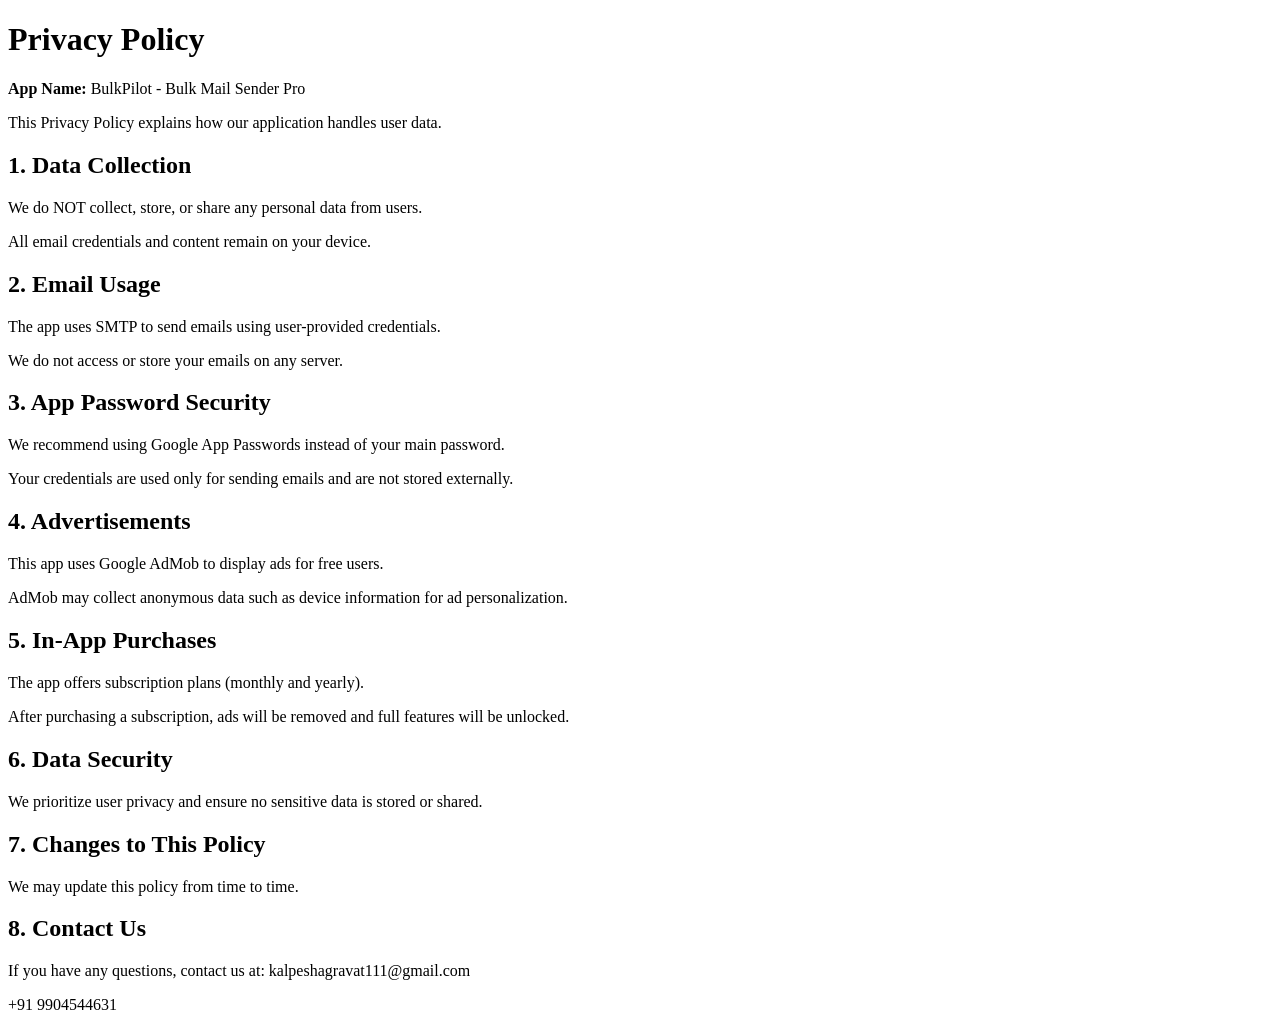
==== privacy-bulkpilot.html @ 514ffbca "Add privacy policy page for BulkPilot app" ====
<!DOCTYPE html>
<html>
<head>
  <title>Privacy Policy - BulkPilot</title>
</head>
<body>
  <h1>Privacy Policy</h1>
  <p><strong>App Name:</strong> BulkPilot - Bulk Mail Sender Pro</p>

  <p>This Privacy Policy explains how our application handles user data.</p>

  <h2>1. Data Collection</h2>
  <p>We do NOT collect, store, or share any personal data from users.</p>
  <p>All email credentials and content remain on your device.</p>

  <h2>2. Email Usage</h2>
  <p>The app uses SMTP to send emails using user-provided credentials.</p>
  <p>We do not access or store your emails on any server.</p>

  <h2>3. App Password Security</h2>
  <p>We recommend using Google App Passwords instead of your main password.</p>
  <p>Your credentials are used only for sending emails and are not stored externally.</p>

  <h2>4. Advertisements</h2>
  <p>This app uses Google AdMob to display ads for free users.</p>
  <p>AdMob may collect anonymous data such as device information for ad personalization.</p>

  <h2>5. In-App Purchases</h2>
  <p>The app offers subscription plans (monthly and yearly).</p>
  <p>After purchasing a subscription, ads will be removed and full features will be unlocked.</p>

  <h2>6. Data Security</h2>
  <p>We prioritize user privacy and ensure no sensitive data is stored or shared.</p>

  <h2>7. Changes to This Policy</h2>
  <p>We may update this policy from time to time.</p>

  <h2>8. Contact Us</h2>
  <p>If you have any questions, contact us at: kalpeshagravat111@gmail.com</p>
  <p>+91 9904544631</p>

</body>
</html>
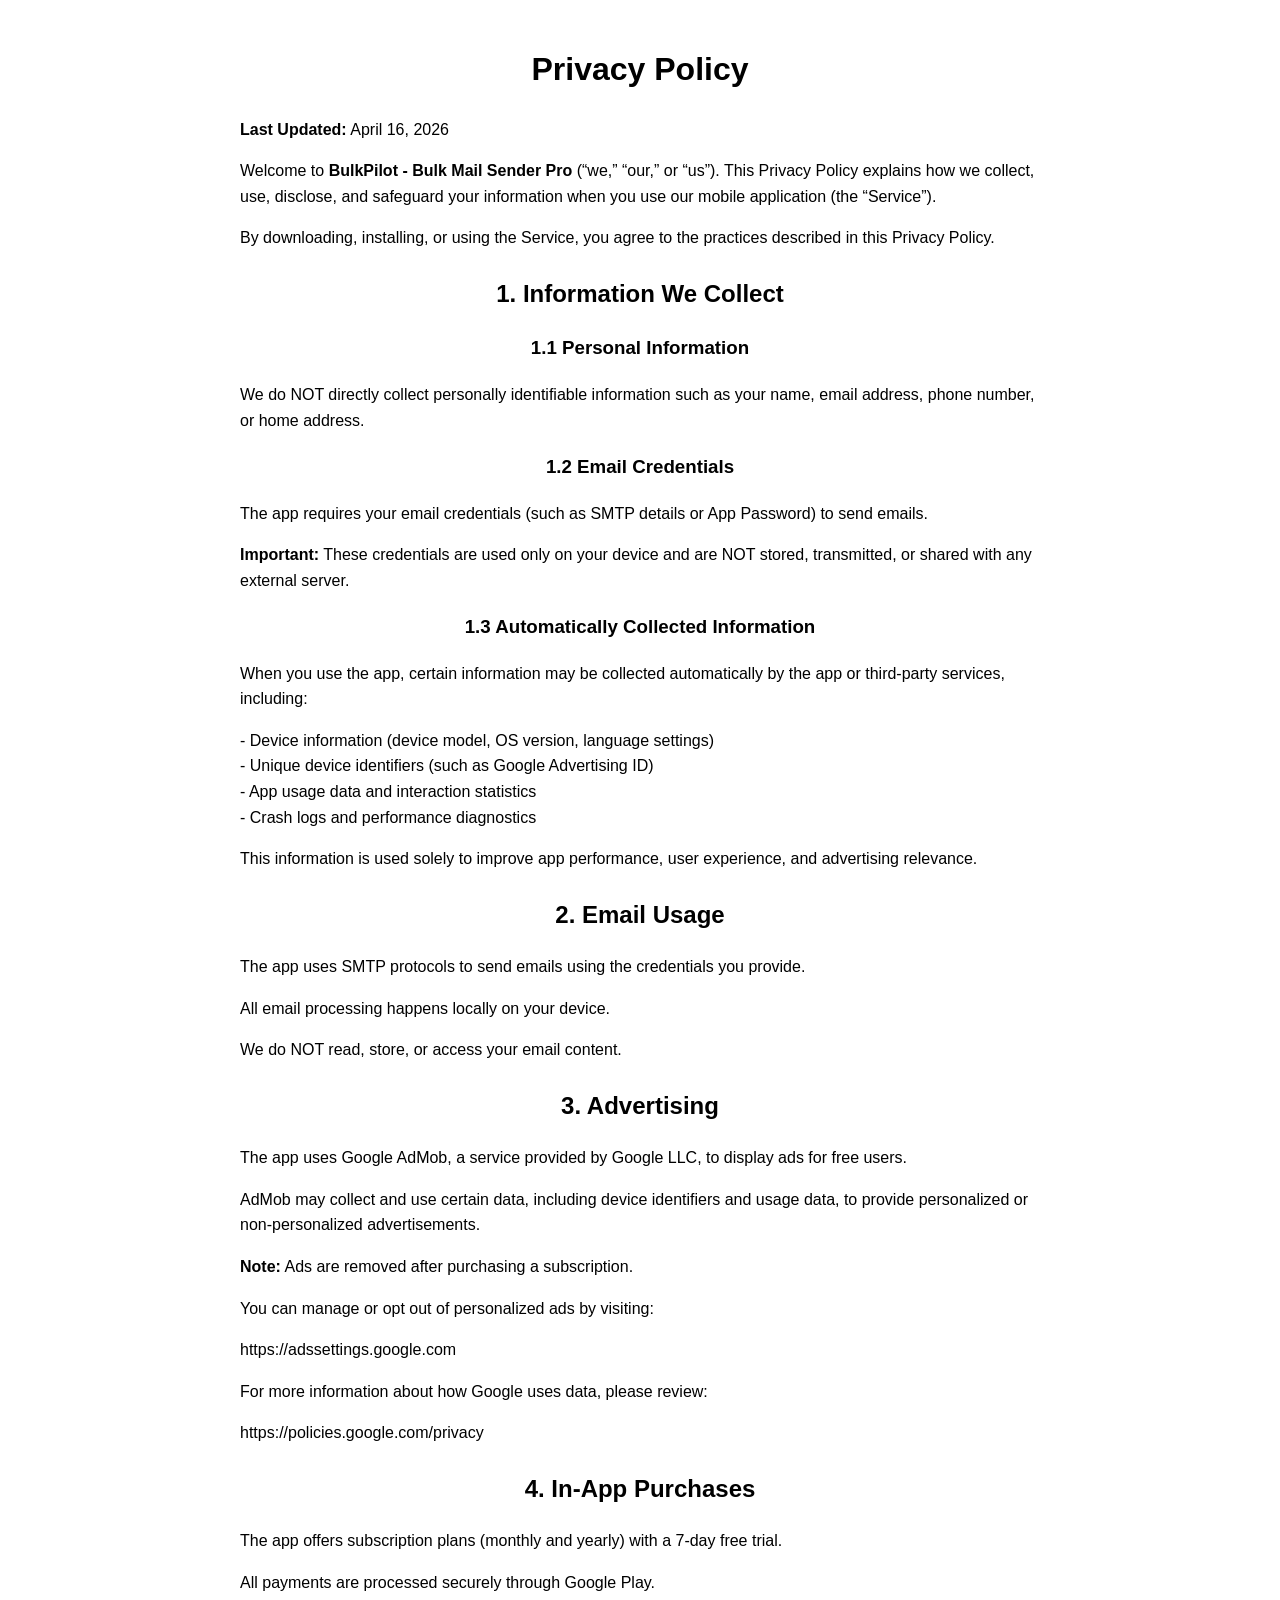
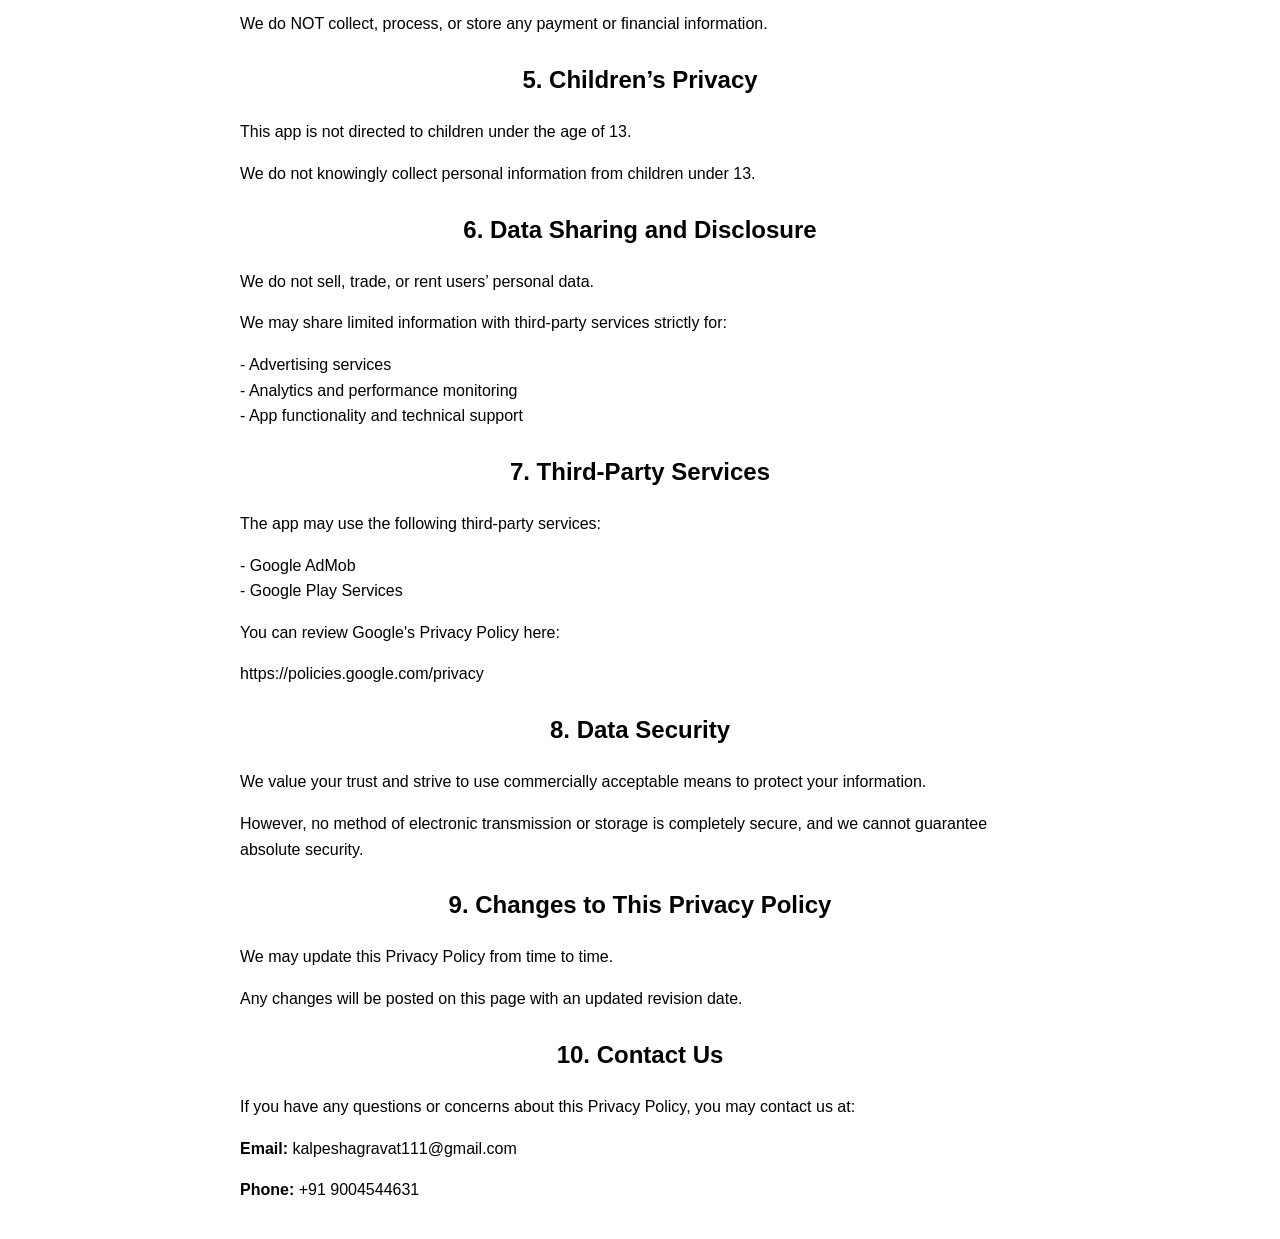
==== commit 4d8f2ec1: "Revise privacy policy with updated information Updated the privacy policy to include new sections on" ====
--- a/privacy-bulkpilot.html
+++ b/privacy-bulkpilot.html
@@ -2,42 +2,118 @@
 <html>
 <head>
   <title>Privacy Policy - BulkPilot</title>
+  <style>
+    body {
+      max-width: 800px;
+      margin: auto;
+      font-family: Arial, sans-serif;
+      line-height: 1.6;
+      padding: 20px;
+      text-align: center;
+    }
+    h1, h2 {
+      margin-top: 24px;
+    }
+    p {
+      text-align: left;
+    }
+  </style>
 </head>
+
 <body>
-  <h1>Privacy Policy</h1>
-  <p><strong>App Name:</strong> BulkPilot - Bulk Mail Sender Pro</p>
 
-  <p>This Privacy Policy explains how our application handles user data.</p>
+<h1>Privacy Policy</h1>
+<p><strong>Last Updated:</strong> April 16, 2026</p>
 
-  <h2>1. Data Collection</h2>
-  <p>We do NOT collect, store, or share any personal data from users.</p>
-  <p>All email credentials and content remain on your device.</p>
+<p>Welcome to <strong>BulkPilot - Bulk Mail Sender Pro</strong> (“we,” “our,” or “us”). This Privacy Policy explains how we collect, use, disclose, and safeguard your information when you use our mobile application (the “Service”).</p>
 
-  <h2>2. Email Usage</h2>
-  <p>The app uses SMTP to send emails using user-provided credentials.</p>
-  <p>We do not access or store your emails on any server.</p>
+<p>By downloading, installing, or using the Service, you agree to the practices described in this Privacy Policy.</p>
 
-  <h2>3. App Password Security</h2>
-  <p>We recommend using Google App Passwords instead of your main password.</p>
-  <p>Your credentials are used only for sending emails and are not stored externally.</p>
+<h2>1. Information We Collect</h2>
 
-  <h2>4. Advertisements</h2>
-  <p>This app uses Google AdMob to display ads for free users.</p>
-  <p>AdMob may collect anonymous data such as device information for ad personalization.</p>
+<h3>1.1 Personal Information</h3>
+<p>We do NOT directly collect personally identifiable information such as your name, email address, phone number, or home address.</p>
 
-  <h2>5. In-App Purchases</h2>
-  <p>The app offers subscription plans (monthly and yearly).</p>
-  <p>After purchasing a subscription, ads will be removed and full features will be unlocked.</p>
+<h3>1.2 Email Credentials</h3>
+<p>The app requires your email credentials (such as SMTP details or App Password) to send emails.</p>
+<p><strong>Important:</strong> These credentials are used only on your device and are NOT stored, transmitted, or shared with any external server.</p>
 
-  <h2>6. Data Security</h2>
-  <p>We prioritize user privacy and ensure no sensitive data is stored or shared.</p>
+<h3>1.3 Automatically Collected Information</h3>
+<p>When you use the app, certain information may be collected automatically by the app or third-party services, including:</p>
 
-  <h2>7. Changes to This Policy</h2>
-  <p>We may update this policy from time to time.</p>
+<p>
+- Device information (device model, OS version, language settings)<br>
+- Unique device identifiers (such as Google Advertising ID)<br>
+- App usage data and interaction statistics<br>
+- Crash logs and performance diagnostics
+</p>
 
-  <h2>8. Contact Us</h2>
-  <p>If you have any questions, contact us at: kalpeshagravat111@gmail.com</p>
-  <p>+91 9904544631</p>
+<p>This information is used solely to improve app performance, user experience, and advertising relevance.</p>
+
+<h2>2. Email Usage</h2>
+<p>The app uses SMTP protocols to send emails using the credentials you provide.</p>
+<p>All email processing happens locally on your device.</p>
+<p>We do NOT read, store, or access your email content.</p>
+
+<h2>3. Advertising</h2>
+<p>The app uses Google AdMob, a service provided by Google LLC, to display ads for free users.</p>
+
+<p>AdMob may collect and use certain data, including device identifiers and usage data, to provide personalized or non-personalized advertisements.</p>
+
+<p><strong>Note:</strong> Ads are removed after purchasing a subscription.</p>
+
+<p>You can manage or opt out of personalized ads by visiting:</p>
+<p>https://adssettings.google.com</p>
+
+<p>For more information about how Google uses data, please review:</p>
+<p>https://policies.google.com/privacy</p>
+
+<h2>4. In-App Purchases</h2>
+<p>The app offers subscription plans (monthly and yearly) with a 7-day free trial.</p>
+
+<p>All payments are processed securely through Google Play.</p>
+<p>We do NOT collect, process, or store any payment or financial information.</p>
+
+<h2>5. Children’s Privacy</h2>
+<p>This app is not directed to children under the age of 13.</p>
+
+<p>We do not knowingly collect personal information from children under 13.</p>
+
+<h2>6. Data Sharing and Disclosure</h2>
+<p>We do not sell, trade, or rent users’ personal data.</p>
+
+<p>We may share limited information with third-party services strictly for:</p>
+
+<p>
+- Advertising services<br>
+- Analytics and performance monitoring<br>
+- App functionality and technical support
+</p>
+
+<h2>7. Third-Party Services</h2>
+<p>The app may use the following third-party services:</p>
+
+<p>
+- Google AdMob<br>
+- Google Play Services
+</p>
+
+<p>You can review Google's Privacy Policy here:</p>
+<p>https://policies.google.com/privacy</p>
+
+<h2>8. Data Security</h2>
+<p>We value your trust and strive to use commercially acceptable means to protect your information.</p>
+<p>However, no method of electronic transmission or storage is completely secure, and we cannot guarantee absolute security.</p>
+
+<h2>9. Changes to This Privacy Policy</h2>
+<p>We may update this Privacy Policy from time to time.</p>
+<p>Any changes will be posted on this page with an updated revision date.</p>
+
+<h2>10. Contact Us</h2>
+<p>If you have any questions or concerns about this Privacy Policy, you may contact us at:</p>
+
+<p><strong>Email:</strong> kalpeshagravat111@gmail.com</p>
+  <p><strong>Phone:</strong> +91 9004544631</p>
 
 </body>
 </html>
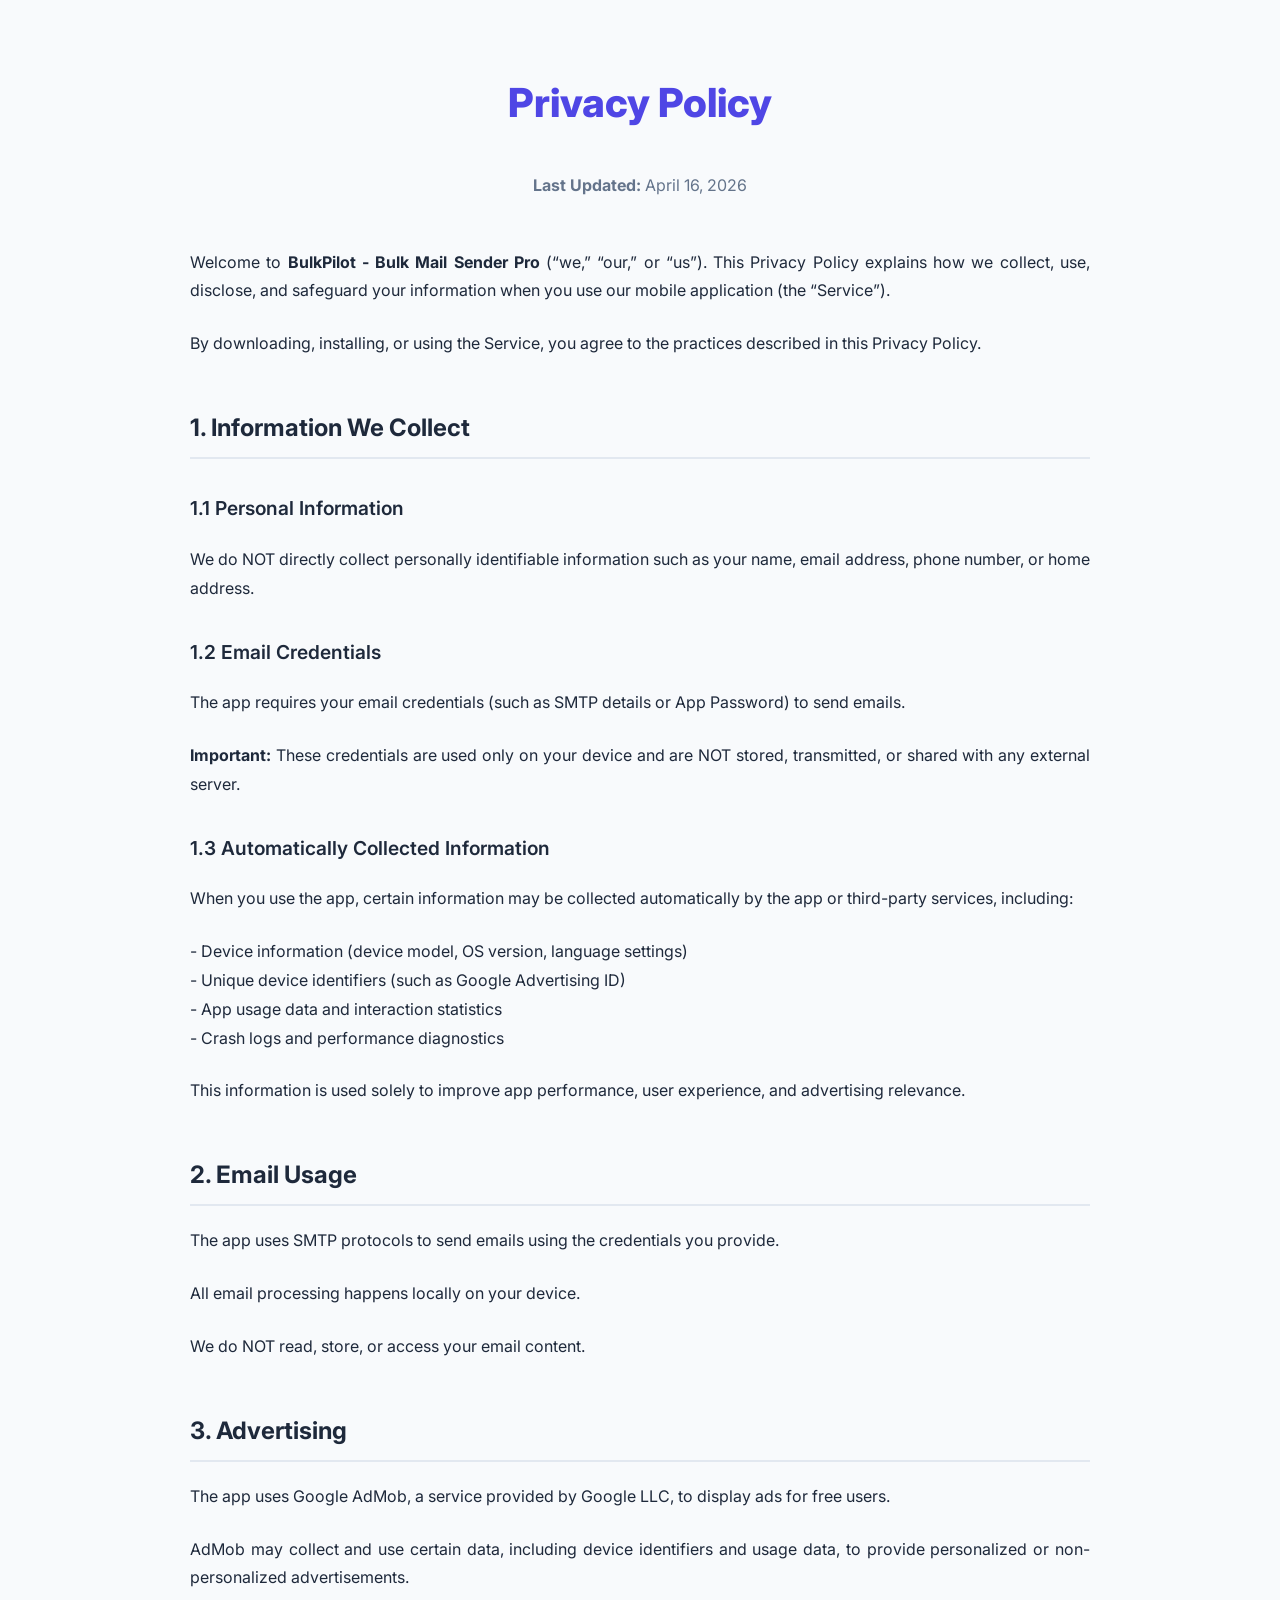
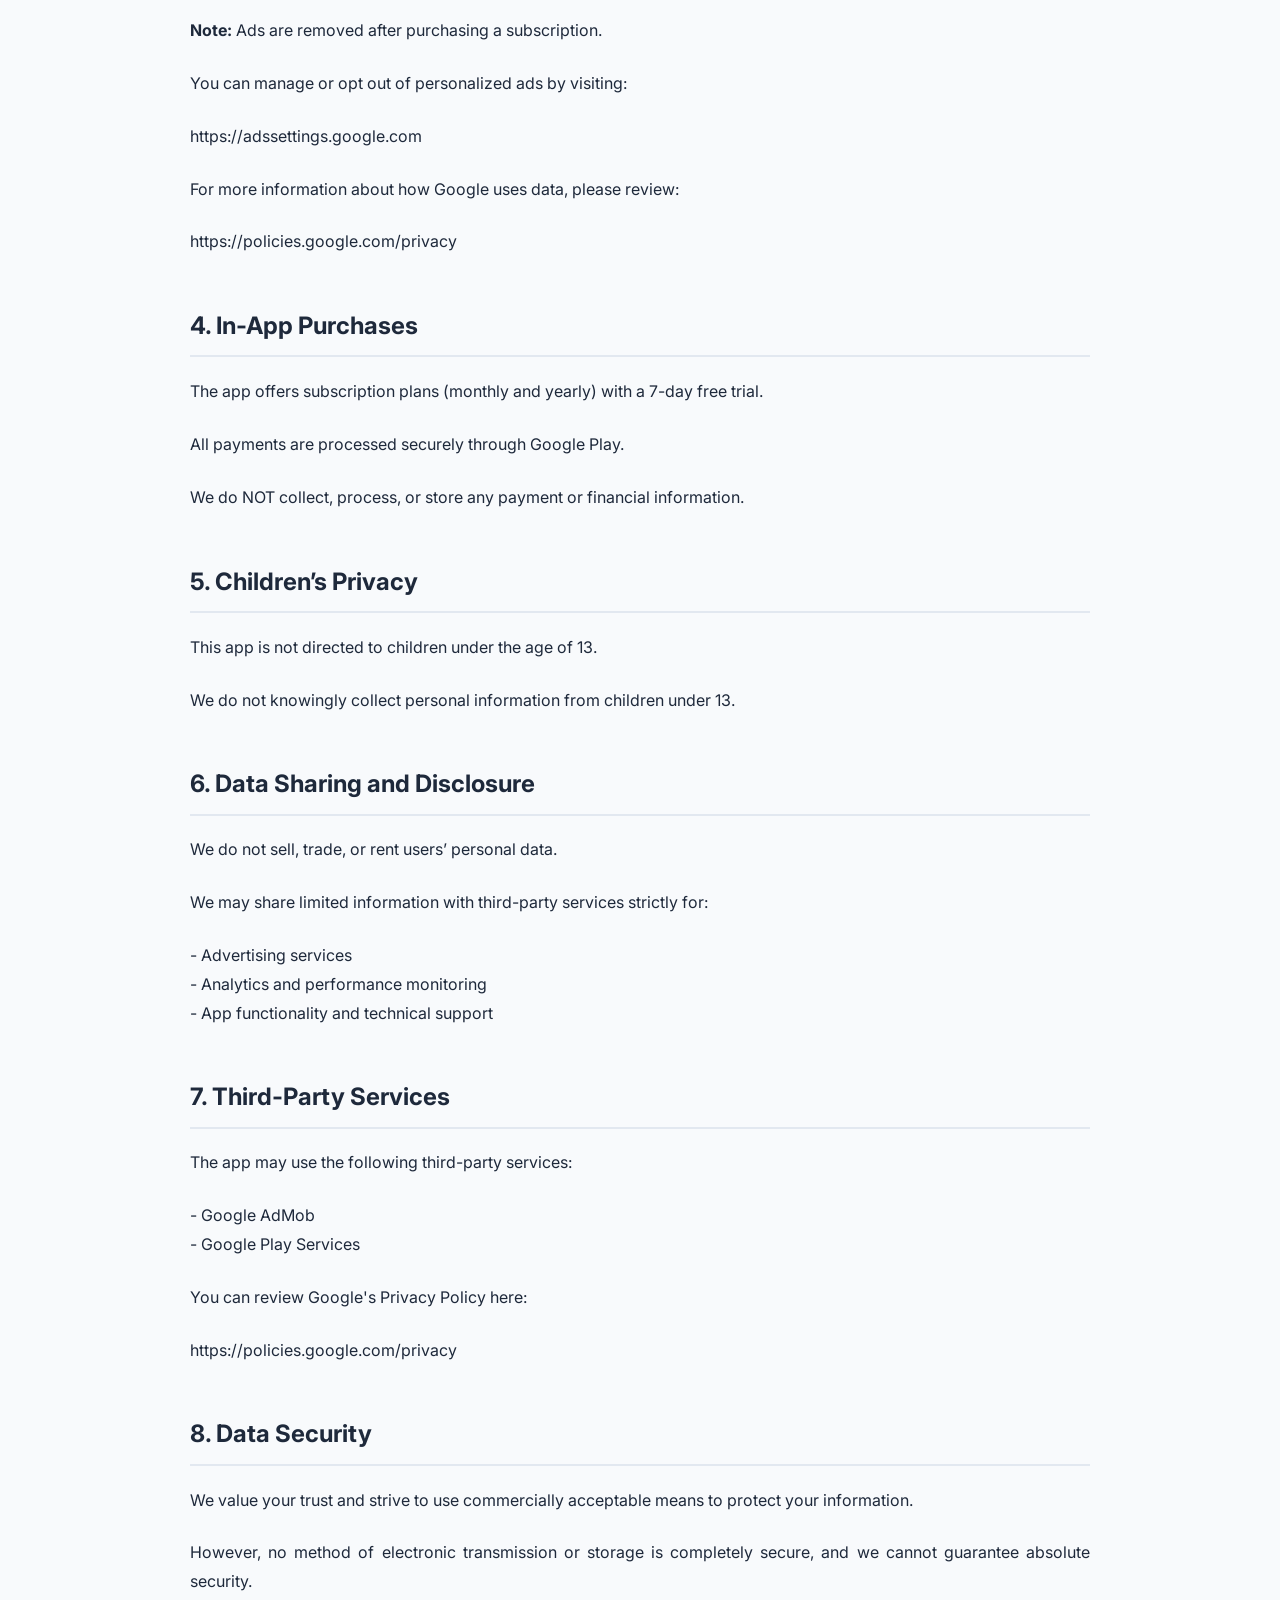
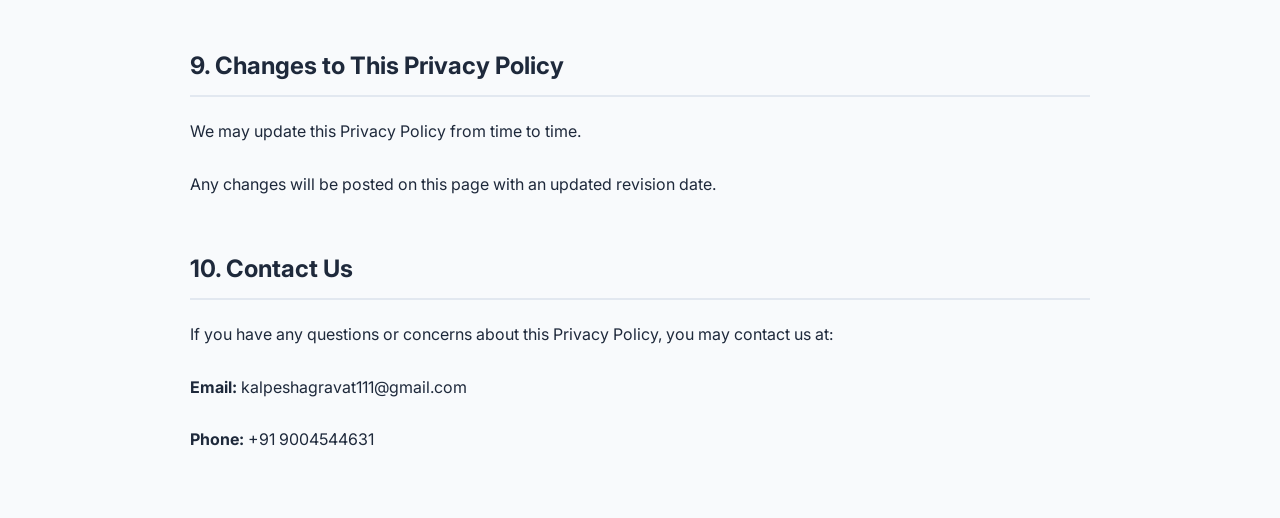
==== commit 06c5ddf6: "website chagnes added" ====
--- a/privacy-bulkpilot.html
+++ b/privacy-bulkpilot.html
@@ -1,119 +1,143 @@
-<!DOCTYPE html>
-<html>
-<head>
-  <title>Privacy Policy - BulkPilot</title>
-  <style>
-    body {
-      max-width: 800px;
-      margin: auto;
-      font-family: Arial, sans-serif;
-      line-height: 1.6;
-      padding: 20px;
-      text-align: center;
-    }
-    h1, h2 {
-      margin-top: 24px;
-    }
-    p {
-      text-align: left;
-    }
-  </style>
-</head>
-
-<body>
-
-<h1>Privacy Policy</h1>
-<p><strong>Last Updated:</strong> April 16, 2026</p>
-
-<p>Welcome to <strong>BulkPilot - Bulk Mail Sender Pro</strong> (“we,” “our,” or “us”). This Privacy Policy explains how we collect, use, disclose, and safeguard your information when you use our mobile application (the “Service”).</p>
-
-<p>By downloading, installing, or using the Service, you agree to the practices described in this Privacy Policy.</p>
-
-<h2>1. Information We Collect</h2>
-
-<h3>1.1 Personal Information</h3>
-<p>We do NOT directly collect personally identifiable information such as your name, email address, phone number, or home address.</p>
-
-<h3>1.2 Email Credentials</h3>
-<p>The app requires your email credentials (such as SMTP details or App Password) to send emails.</p>
-<p><strong>Important:</strong> These credentials are used only on your device and are NOT stored, transmitted, or shared with any external server.</p>
-
-<h3>1.3 Automatically Collected Information</h3>
-<p>When you use the app, certain information may be collected automatically by the app or third-party services, including:</p>
-
-<p>
-- Device information (device model, OS version, language settings)<br>
-- Unique device identifiers (such as Google Advertising ID)<br>
-- App usage data and interaction statistics<br>
-- Crash logs and performance diagnostics
-</p>
-
-<p>This information is used solely to improve app performance, user experience, and advertising relevance.</p>
-
-<h2>2. Email Usage</h2>
-<p>The app uses SMTP protocols to send emails using the credentials you provide.</p>
-<p>All email processing happens locally on your device.</p>
-<p>We do NOT read, store, or access your email content.</p>
-
-<h2>3. Advertising</h2>
-<p>The app uses Google AdMob, a service provided by Google LLC, to display ads for free users.</p>
-
-<p>AdMob may collect and use certain data, including device identifiers and usage data, to provide personalized or non-personalized advertisements.</p>
-
-<p><strong>Note:</strong> Ads are removed after purchasing a subscription.</p>
-
-<p>You can manage or opt out of personalized ads by visiting:</p>
-<p>https://adssettings.google.com</p>
-
-<p>For more information about how Google uses data, please review:</p>
-<p>https://policies.google.com/privacy</p>
-
-<h2>4. In-App Purchases</h2>
-<p>The app offers subscription plans (monthly and yearly) with a 7-day free trial.</p>
-
-<p>All payments are processed securely through Google Play.</p>
-<p>We do NOT collect, process, or store any payment or financial information.</p>
-
-<h2>5. Children’s Privacy</h2>
-<p>This app is not directed to children under the age of 13.</p>
-
-<p>We do not knowingly collect personal information from children under 13.</p>
-
-<h2>6. Data Sharing and Disclosure</h2>
-<p>We do not sell, trade, or rent users’ personal data.</p>
-
-<p>We may share limited information with third-party services strictly for:</p>
-
-<p>
-- Advertising services<br>
-- Analytics and performance monitoring<br>
-- App functionality and technical support
-</p>
-
-<h2>7. Third-Party Services</h2>
-<p>The app may use the following third-party services:</p>
-
-<p>
-- Google AdMob<br>
-- Google Play Services
-</p>
-
-<p>You can review Google's Privacy Policy here:</p>
-<p>https://policies.google.com/privacy</p>
-
-<h2>8. Data Security</h2>
-<p>We value your trust and strive to use commercially acceptable means to protect your information.</p>
-<p>However, no method of electronic transmission or storage is completely secure, and we cannot guarantee absolute security.</p>
-
-<h2>9. Changes to This Privacy Policy</h2>
-<p>We may update this Privacy Policy from time to time.</p>
-<p>Any changes will be posted on this page with an updated revision date.</p>
-
-<h2>10. Contact Us</h2>
-<p>If you have any questions or concerns about this Privacy Policy, you may contact us at:</p>
-
-<p><strong>Email:</strong> kalpeshagravat111@gmail.com</p>
-  <p><strong>Phone:</strong> +91 9004544631</p>
-
-</body>
-</html>
+<!DOCTYPE html>
+<html>
+<head>
+  <title>Privacy Policy - BulkPilot</title>
+  <style>
+    @import url('https://fonts.googleapis.com/css2?family=Inter:wght@400;600;700&display=swap');
+    body {
+      max-width: 900px;
+      margin: auto;
+      font-family: 'Inter', sans-serif;
+      line-height: 1.8;
+      padding: 40px 20px;
+      color: #1e293b;
+      background-color: #f8fafc;
+    }
+    h1 {
+      font-size: 2.5rem;
+      font-weight: 800;
+      color: #4f46e5;
+      text-align: center;
+      margin-bottom: 2rem;
+    }
+    h2 {
+      font-size: 1.5rem;
+      font-weight: 700;
+      margin-top: 3rem;
+      border-bottom: 2px solid #e2e8f0;
+      padding-bottom: 0.5rem;
+    }
+    h3 {
+      font-size: 1.2rem;
+      font-weight: 600;
+      margin-top: 2rem;
+    }
+    p {
+      text-align: justify;
+      margin-bottom: 1.5rem;
+    }
+    .last-updated {
+      text-align: center;
+      color: #64748b;
+      margin-bottom: 3rem;
+    }
+  </style>
+</head>
+
+<body>
+
+<h1>Privacy Policy</h1>
+<p class="last-updated"><strong>Last Updated:</strong> April 16, 2026</p>
+
+<p>Welcome to <strong>BulkPilot - Bulk Mail Sender Pro</strong> (“we,” “our,” or “us”). This Privacy Policy explains how we collect, use, disclose, and safeguard your information when you use our mobile application (the “Service”).</p>
+
+<p>By downloading, installing, or using the Service, you agree to the practices described in this Privacy Policy.</p>
+
+<h2>1. Information We Collect</h2>
+
+<h3>1.1 Personal Information</h3>
+<p>We do NOT directly collect personally identifiable information such as your name, email address, phone number, or home address.</p>
+
+<h3>1.2 Email Credentials</h3>
+<p>The app requires your email credentials (such as SMTP details or App Password) to send emails.</p>
+<p><strong>Important:</strong> These credentials are used only on your device and are NOT stored, transmitted, or shared with any external server.</p>
+
+<h3>1.3 Automatically Collected Information</h3>
+<p>When you use the app, certain information may be collected automatically by the app or third-party services, including:</p>
+
+<p>
+- Device information (device model, OS version, language settings)<br>
+- Unique device identifiers (such as Google Advertising ID)<br>
+- App usage data and interaction statistics<br>
+- Crash logs and performance diagnostics
+</p>
+
+<p>This information is used solely to improve app performance, user experience, and advertising relevance.</p>
+
+<h2>2. Email Usage</h2>
+<p>The app uses SMTP protocols to send emails using the credentials you provide.</p>
+<p>All email processing happens locally on your device.</p>
+<p>We do NOT read, store, or access your email content.</p>
+
+<h2>3. Advertising</h2>
+<p>The app uses Google AdMob, a service provided by Google LLC, to display ads for free users.</p>
+
+<p>AdMob may collect and use certain data, including device identifiers and usage data, to provide personalized or non-personalized advertisements.</p>
+
+<p><strong>Note:</strong> Ads are removed after purchasing a subscription.</p>
+
+<p>You can manage or opt out of personalized ads by visiting:</p>
+<p>https://adssettings.google.com</p>
+
+<p>For more information about how Google uses data, please review:</p>
+<p>https://policies.google.com/privacy</p>
+
+<h2>4. In-App Purchases</h2>
+<p>The app offers subscription plans (monthly and yearly) with a 7-day free trial.</p>
+
+<p>All payments are processed securely through Google Play.</p>
+<p>We do NOT collect, process, or store any payment or financial information.</p>
+
+<h2>5. Children’s Privacy</h2>
+<p>This app is not directed to children under the age of 13.</p>
+
+<p>We do not knowingly collect personal information from children under 13.</p>
+
+<h2>6. Data Sharing and Disclosure</h2>
+<p>We do not sell, trade, or rent users’ personal data.</p>
+
+<p>We may share limited information with third-party services strictly for:</p>
+
+<p>
+- Advertising services<br>
+- Analytics and performance monitoring<br>
+- App functionality and technical support
+</p>
+
+<h2>7. Third-Party Services</h2>
+<p>The app may use the following third-party services:</p>
+
+<p>
+- Google AdMob<br>
+- Google Play Services
+</p>
+
+<p>You can review Google's Privacy Policy here:</p>
+<p>https://policies.google.com/privacy</p>
+
+<h2>8. Data Security</h2>
+<p>We value your trust and strive to use commercially acceptable means to protect your information.</p>
+<p>However, no method of electronic transmission or storage is completely secure, and we cannot guarantee absolute security.</p>
+
+<h2>9. Changes to This Privacy Policy</h2>
+<p>We may update this Privacy Policy from time to time.</p>
+<p>Any changes will be posted on this page with an updated revision date.</p>
+
+<h2>10. Contact Us</h2>
+<p>If you have any questions or concerns about this Privacy Policy, you may contact us at:</p>
+
+<p><strong>Email:</strong> kalpeshagravat111@gmail.com</p>
+  <p><strong>Phone:</strong> +91 9004544631</p>
+
+</body>
+</html>
